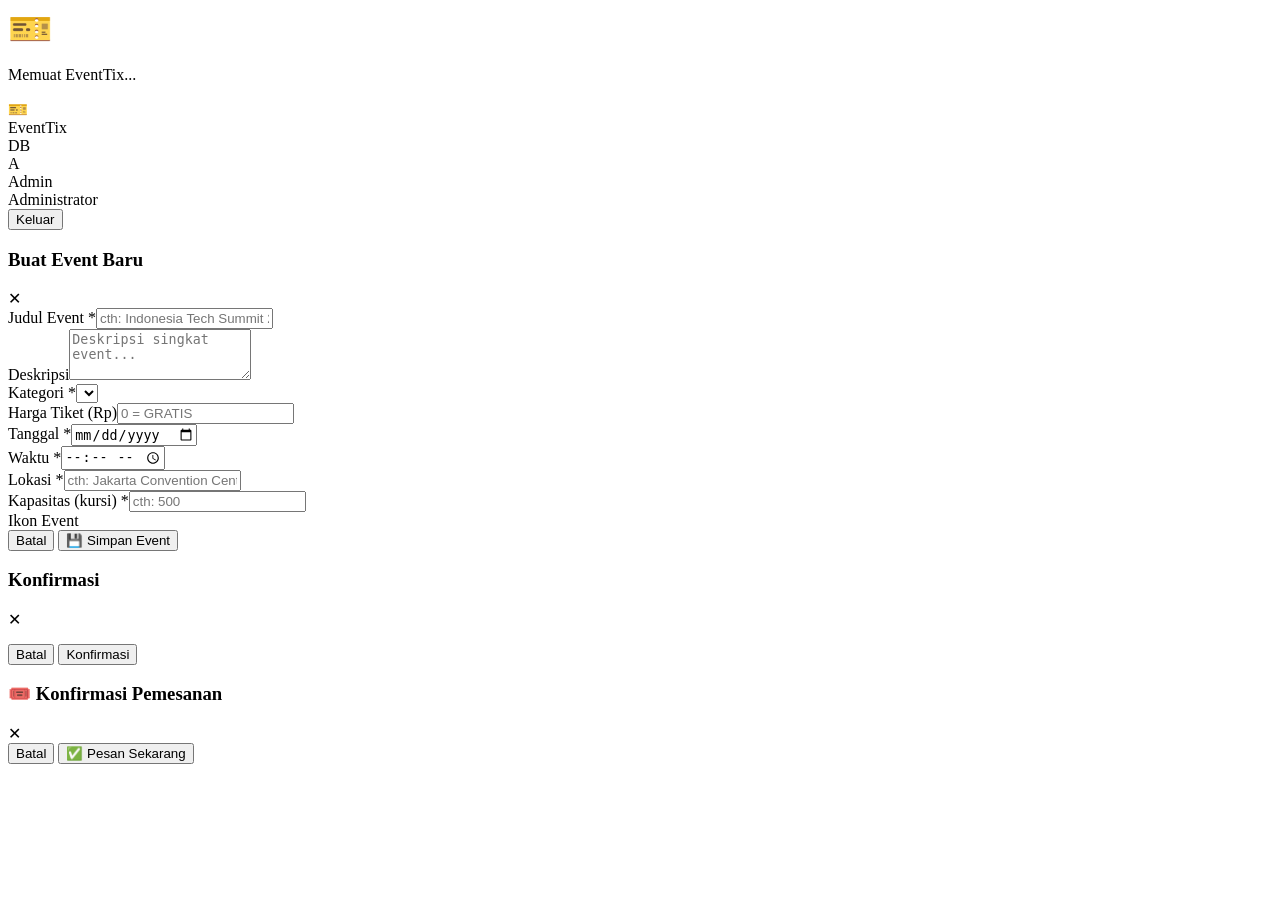
==== index.html @ 8a9ab3f5 "Add files via upload" ====
<!DOCTYPE html>
<html lang="id">
<head>
  <meta charset="UTF-8" />
  <meta name="viewport" content="width=device-width, initial-scale=1.0" />
  <title>EventTix — Sistem Ticketing &amp; Event | AMIKOM Yogyakarta</title>
  <meta name="description" content="Sistem informasi ticketing dan manajemen event berbasis web. Dikembangkan sebagai tugas akhir pemrograman web Universitas AMIKOM Yogyakarta." />
  <meta name="keywords" content="ticketing, event, booking, AMIKOM, web programming" />
  <link rel="preconnect" href="https://fonts.googleapis.com" />
  <link href="https://fonts.googleapis.com/css2?family=Inter:wght@300;400;500;600;700;800;900&display=swap" rel="stylesheet" />
  <link rel="stylesheet" href="/static/css/style.css" />
</head>
<body>

<!-- Loading -->
<div id="loader">
  <div style="font-size:36px;">🎫</div>
  <div class="spin"></div>
  <p>Memuat EventTix...</p>
</div>

<!-- BG -->
<div class="orb orb-1"></div>
<div class="orb orb-2"></div>
<div class="orb orb-3"></div>

<!-- Toasts -->
<div id="toasts"></div>

<!-- ============================================================
     AUTH VIEW
============================================================ -->
<div class="view" id="v-auth" style="min-height:100vh;display:none;">
  <div style="display:flex;align-items:center;justify-content:center;min-height:100vh;padding:24px;">
    <div class="auth-wrap">
      <div class="auth-logo">
        <div class="auth-logo-icon">🎫</div>
        <h1>EventTix</h1>
        <p>Sistem Ticketing &amp; Manajemen Event</p>
        <p style="margin-top:6px;font-size:11px;color:var(--text-3);">Universitas AMIKOM Yogyakarta · Pemrograman Web</p>
      </div>
      <div class="auth-tabs">
        <div class="auth-tab on" id="tab-login" onclick="switchTab('login')">Masuk</div>
        <div class="auth-tab" id="tab-register" onclick="switchTab('register')">Daftar</div>
      </div>

      <!-- LOGIN -->
      <div id="f-login">
        <div class="fg"><label>Email</label><input type="email" class="fc" id="l-email" placeholder="contoh@email.com" /></div>
        <div class="fg"><label>Password</label><input type="password" class="fc" id="l-pw" placeholder="••••••••" onkeydown="if(event.key==='Enter')doLogin()" /></div>
        <button class="btn btn-pr btn-w btn-lg mt-14" onclick="doLogin()">Masuk ke Akun</button>
        <div class="divider"></div>
        <div class="auth-hint">
          Admin: <strong>admin@eventtix.com</strong> / <strong>admin123</strong><br/>
          User : <em>budi@mail.com</em> / <em>user123</em>
        </div>
      </div>

      <!-- REGISTER -->
      <div id="f-reg" style="display:none;">
        <div class="fg"><label>Nama Lengkap *</label><input type="text" class="fc" id="r-name" placeholder="Nama Lengkap Anda" /></div>
        <div class="fg"><label>Email *</label><input type="email" class="fc" id="r-email" placeholder="contoh@email.com" /></div>
        <div class="fg"><label>Password * (min. 6 karakter)</label><input type="password" class="fc" id="r-pw" placeholder="Minimal 6 karakter" /></div>
        <div class="fg"><label>Daftar Sebagai</label>
          <select class="fc" id="r-role"><option value="user">Peserta / User</option><option value="admin">Penyelenggara / Admin</option></select>
        </div>
        <button class="btn btn-pr btn-w btn-lg mt-14" onclick="doRegister()">Buat Akun Sekarang</button>
      </div>
    </div>
  </div>
</div>

<!-- ============================================================
     APP VIEW
============================================================ -->
<div class="view" id="v-app">

  <!-- NAVBAR -->
  <nav class="navbar">
    <div class="nb-brand" onclick="goHome()">
      <div class="lm">🎫</div>
      <span>EventTix</span>
    </div>

    <!-- Admin Nav -->
    <div class="nb-nav" id="nav-admin" style="display:none;">
      <div class="ni" onclick="nav('dashboard')" id="ni-dashboard">📊 Dashboard</div>
      <div class="ni" onclick="nav('events')"    id="ni-events">🗓️ Event</div>
      <div class="ni" onclick="nav('report')"    id="ni-report">📋 Laporan</div>
      <div class="ni" onclick="nav('docs')"      id="ni-docs">📖 Dokumentasi</div>
    </div>

    <!-- User Nav -->
    <div class="nb-nav" id="nav-user" style="display:none;">
      <div class="ni" onclick="nav('discover')"   id="ni-discover">🔍 Jelajahi</div>
      <div class="ni" onclick="nav('mytickets')"  id="ni-mytickets">🎟️ Tiket Saya</div>
      <div class="ni" onclick="nav('docs')"       id="ni-docs-u">📖 Fitur</div>
    </div>

    <div class="nb-right">
      <div class="db-status" id="db-status-badge"><div class="db-dot" id="db-dot"></div><span id="db-label">DB</span></div>
      <div class="ubadge">
        <div class="uav" id="uav">A</div>
        <div><div class="uname" id="uname">Admin</div><div class="urole" id="urole">Administrator</div></div>
      </div>
      <button class="btn btn-sc btn-sm" onclick="doLogout()">Keluar</button>
    </div>
  </nav>

  <!-- CONTENT AREA -->
  <div class="content">

    <!-- ======================== ADMIN DASHBOARD ======================== -->
    <section id="s-dashboard" style="display:none;">
      <div class="ph"><h2>Dashboard Admin 📊</h2><p>Ringkasan aktivitas dan statistik platform EventTix</p></div>
      <div class="stats" id="adm-stats"></div>
      <div style="display:grid;grid-template-columns:1fr 1fr;gap:18px;" id="admin-dash-grid">
        <div class="card">
          <div class="card-hd"><h3>📅 Event Terbaru</h3></div>
          <div class="tw"><table id="t-rev"><thead><tr><th>Event</th><th>Tanggal</th><th>Terisi</th><th>Status</th></tr></thead><tbody></tbody></table></div>
        </div>
        <div class="card">
          <div class="card-hd"><h3>🎟️ Booking Terbaru</h3></div>
          <div class="tw"><table id="t-rbk"><thead><tr><th>Peserta</th><th>Event</th><th>Kode</th><th>Status</th></tr></thead><tbody></tbody></table></div>
        </div>
      </div>
    </section>

    <!-- ======================== ADMIN EVENT MANAGE ======================== -->
    <section id="s-events" style="display:none;">
      <div class="ph-row">
        <div class="ph" style="margin-bottom:0;"><h2>Manajemen Event 🗓️</h2><p>CRUD event lengkap: buat, edit, hapus, dan pantau kapasitas</p></div>
        <button class="btn btn-pr" onclick="openEvModal()">➕ Buat Event Baru</button>
      </div>
      <div class="divider mt-20"></div>
      <div class="frow">
        <div class="sw"><span class="si">🔍</span><input type="text" placeholder="Cari event..." id="adm-q" oninput="renderAdmEvs()" /></div>
        <select class="fs" id="adm-cat" onchange="renderAdmEvs()"><option value="">Semua Kategori</option></select>
      </div>
      <div class="card">
        <div class="tw"><table id="t-adev"><thead><tr><th>Event</th><th>Kategori</th><th>Tanggal</th><th>Lokasi</th><th>Kapasitas</th><th>Harga</th><th>Booked</th><th>Aksi</th></tr></thead><tbody></tbody></table></div>
      </div>
    </section>

    <!-- ======================== ADMIN REPORT ======================== -->
    <section id="s-report" style="display:none;">
      <div class="ph"><h2>Laporan Peserta 📋</h2><p>Statistik dan daftar peserta lengkap per event</p></div>
      <div class="frow">
        <select class="fs" id="rpt-ev" onchange="renderReport()" style="min-width:280px;"><option value="">— Pilih Event —</option></select>
      </div>
      <div id="rpt-content">
        <div class="empty"><div class="ei">📋</div><h3>Pilih Event</h3><p>Pilih event dari dropdown di atas untuk melihat laporan peserta.</p></div>
      </div>
    </section>

    <!-- ======================== USER DISCOVER ======================== -->
    <section id="s-discover" style="display:none;">
      <div class="hero">
        <h2>Temukan Event Favoritmu 🎉</h2>
        <p>Jelajahi ratusan event menarik dan pesan tiket dengan mudah</p>
        <div class="hero-chips">
          <span class="hero-chip">💻 Teknologi</span>
          <span class="hero-chip">🎵 Musik</span>
          <span class="hero-chip">🏃 Olahraga</span>
          <span class="hero-chip">🎨 Seni</span>
          <span class="hero-chip">💼 Bisnis</span>
          <span class="hero-chip">📚 Edukasi</span>
        </div>
      </div>
      <div class="frow">
        <div class="sw"><span class="si">🔍</span><input type="text" placeholder="Cari event, lokasi, kategori..." id="usr-q" oninput="renderUsrEvs()" /></div>
        <select class="fs" id="usr-cat"   onchange="renderUsrEvs()"><option value="">Semua Kategori</option></select>
        <select class="fs" id="usr-date"  onchange="renderUsrEvs()">
          <option value="">Semua Waktu</option>
          <option value="today">Hari Ini</option>
          <option value="week">Minggu Ini</option>
          <option value="month">Bulan Ini</option>
        </select>
        <select class="fs" id="usr-avl" onchange="renderUsrEvs()">
          <option value="">Semua Status</option>
          <option value="available">Masih Tersedia</option>
          <option value="full">Penuh / Habis</option>
        </select>
      </div>
      <div class="ev-grid" id="usr-ev-grid"></div>
    </section>

    <!-- ======================== MY TICKETS ======================== -->
    <section id="s-mytickets" style="display:none;">
      <div class="ph"><h2>Tiket Saya 🎟️</h2><p>Riwayat semua tiket yang pernah Anda pesan</p></div>
      <div class="frow">
        <div class="chip-row" id="tk-chips">
          <div class="chip on" data-s="all"       onclick="filterTk(this)">Semua</div>
          <div class="chip"    data-s="active"    onclick="filterTk(this)">✅ Aktif</div>
          <div class="chip"    data-s="used"      onclick="filterTk(this)">☑️ Digunakan</div>
          <div class="chip"    data-s="cancelled" onclick="filterTk(this)">❌ Dibatalkan</div>
        </div>
      </div>
      <div id="tk-list" style="display:flex;flex-direction:column;gap:14px;"></div>
    </section>

    <!-- ======================== EVENT DETAIL ======================== -->
    <section id="s-evdet" style="display:none;"></section>

    <!-- ======================== TICKET DETAIL ======================== -->
    <section id="s-tkdet" style="display:none;"></section>

    <!-- ======================== DOKUMENTASI FITUR ======================== -->
    <section id="s-docs" style="display:none;">
      <div class="ph">
        <h2>Dokumentasi Fitur 📖</h2>
        <p>EventTix mengimplementasikan 8 fitur utama sistem ticketing &amp; event berbasis web</p>
      </div>
      <!-- Feature cards rendered by JS -->
      <div id="docs-content"></div>
    </section>

  </div>
</div>

<!-- ============================================================
     MODALS
============================================================ -->

<!-- Event Modal (Admin CRUD) -->
<div class="mo" id="mo-ev">
  <div class="mo-box" style="max-width:660px;">
    <div class="mo-hd"><h3 id="mo-ev-title">Buat Event Baru</h3><div class="mo-cl" onclick="closeMo('mo-ev')">✕</div></div>
    <div class="mo-bd">
      <input type="hidden" id="ev-id" />
      <div class="fg"><label>Judul Event *</label><input type="text" class="fc" id="ev-title" placeholder="cth: Indonesia Tech Summit 2025" /></div>
      <div class="fg"><label>Deskripsi</label><textarea class="fc" id="ev-desc" rows="3" placeholder="Deskripsi singkat event..."></textarea></div>
      <div class="form-2col">
        <div class="fg"><label>Kategori *</label><select class="fc" id="ev-cat"></select></div>
        <div class="fg"><label>Harga Tiket (Rp)</label><input type="number" class="fc" id="ev-price" placeholder="0 = GRATIS" min="0" /></div>
      </div>
      <div class="form-2col">
        <div class="fg"><label>Tanggal *</label><input type="date" class="fc" id="ev-date" /></div>
        <div class="fg"><label>Waktu *</label><input type="time" class="fc" id="ev-time" /></div>
      </div>
      <div class="fg"><label>Lokasi *</label><input type="text" class="fc" id="ev-loc" placeholder="cth: Jakarta Convention Center" /></div>
      <div class="fg"><label>Kapasitas (kursi) *</label><input type="number" class="fc" id="ev-cap" placeholder="cth: 500" min="1" /></div>
      <div class="fg"><label>Ikon Event</label><div class="ipk" id="ipk"></div></div>
    </div>
    <div class="mo-ft">
      <button class="btn btn-sc" onclick="closeMo('mo-ev')">Batal</button>
      <button class="btn btn-pr" onclick="saveEv()">💾 Simpan Event</button>
    </div>
  </div>
</div>

<!-- Confirm Modal -->
<div class="mo" id="mo-confirm">
  <div class="mo-box" style="max-width:430px;">
    <div class="mo-hd"><h3 id="cf-title">Konfirmasi</h3><div class="mo-cl" onclick="closeMo('mo-confirm')">✕</div></div>
    <div class="mo-bd"><p id="cf-msg" style="color:var(--text-2);font-size:14.5px;line-height:1.7;"></p></div>
    <div class="mo-ft">
      <button class="btn btn-sc" onclick="closeMo('mo-confirm')">Batal</button>
      <button class="btn btn-rm" id="cf-btn">Konfirmasi</button>
    </div>
  </div>
</div>

<!-- Booking Modal -->
<div class="mo" id="mo-book">
  <div class="mo-box" style="max-width:500px;">
    <div class="mo-hd"><h3>🎟️ Konfirmasi Pemesanan</h3><div class="mo-cl" onclick="closeMo('mo-book')">✕</div></div>
    <div class="mo-bd" id="book-body"></div>
    <div class="mo-ft">
      <button class="btn btn-sc" onclick="closeMo('mo-book')">Batal</button>
      <button class="btn btn-ok btn-lg" onclick="confirmBook()">✅ Pesan Sekarang</button>
    </div>
  </div>
</div>

<script src="/static/js/app.js"></script>
</body>
</html>
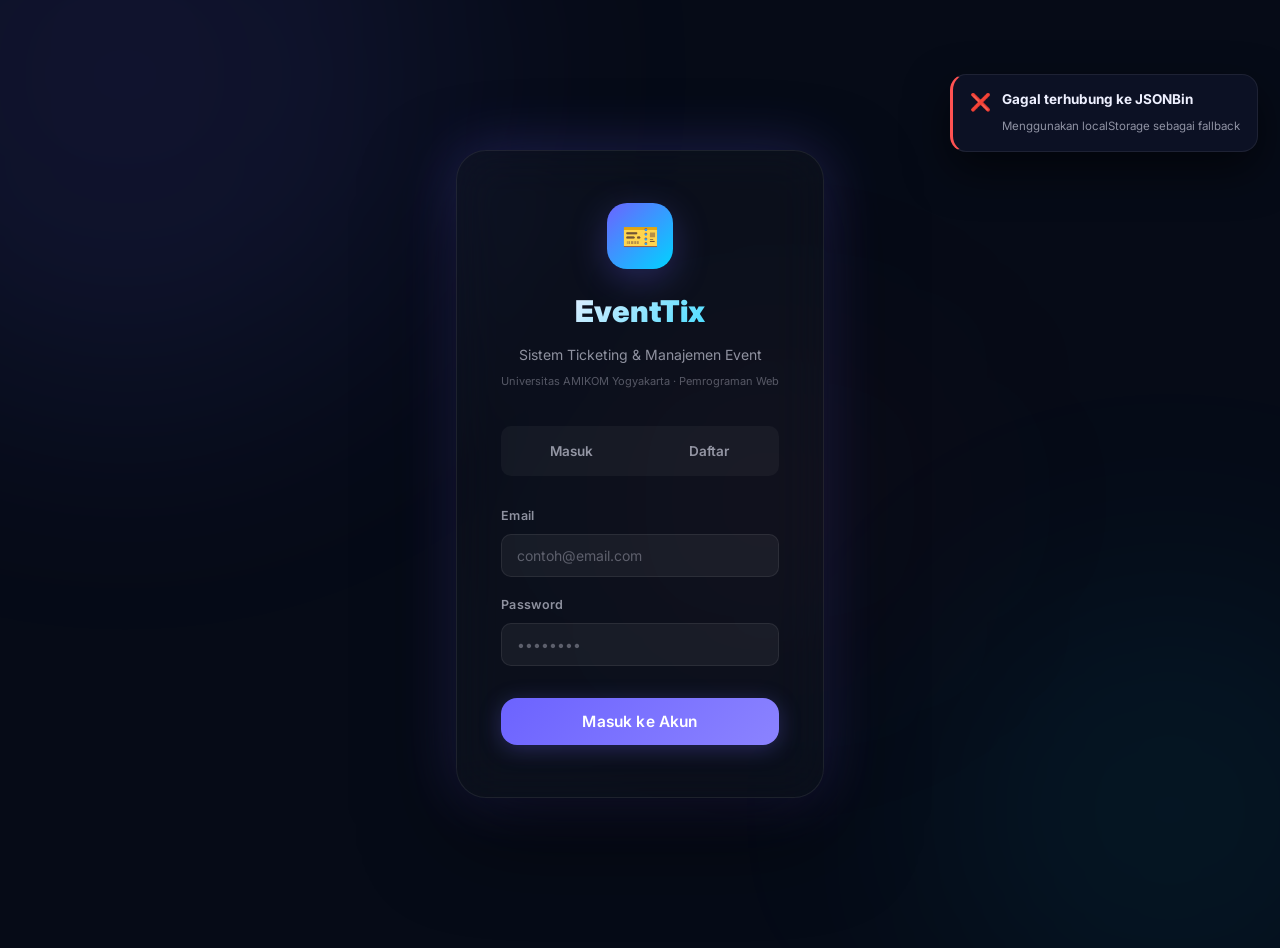
==== commit 2d3384a7: "Add files via upload" ====
--- a/index.html
+++ b/index.html
@@ -49,11 +49,7 @@
         <div class="fg"><label>Email</label><input type="email" class="fc" id="l-email" placeholder="contoh@email.com" /></div>
         <div class="fg"><label>Password</label><input type="password" class="fc" id="l-pw" placeholder="••••••••" onkeydown="if(event.key==='Enter')doLogin()" /></div>
         <button class="btn btn-pr btn-w btn-lg mt-14" onclick="doLogin()">Masuk ke Akun</button>
-        <div class="divider"></div>
-        <div class="auth-hint">
-          Admin: <strong>admin@eventtix.com</strong> / <strong>admin123</strong><br/>
-          User : <em>budi@mail.com</em> / <em>user123</em>
-        </div>
+
       </div>
 
       <!-- REGISTER -->
--- a/static/css/style.css
+++ b/static/css/style.css
@@ -0,0 +1,480 @@
+/* =========================================
+   DESIGN SYSTEM — EventTix
+   Universitas AMIKOM Yogyakarta
+   Mata Kuliah: Pemrograman Web
+========================================= */
+:root {
+  --bg-primary:    #060b17;
+  --bg-secondary:  #0c1124;
+  --bg-card:       rgba(255,255,255,0.035);
+  --bg-card-hover: rgba(255,255,255,0.065);
+  --border:        rgba(255,255,255,0.075);
+  --border-focus:  rgba(108,99,255,0.55);
+  --accent:        #6c63ff;
+  --accent-light:  #8b83ff;
+  --accent-2:      #00d4ff;
+  --glow:          rgba(108,99,255,0.28);
+  --text-1:        #eef0ff;
+  --text-2:        rgba(238,240,255,0.58);
+  --text-3:        rgba(238,240,255,0.32);
+  --green:         #00e676;
+  --yellow:        #ffab40;
+  --red:           #ff5252;
+  --blue:          #40c4ff;
+  --r-xs:  6px;
+  --r-sm:  10px;
+  --r-md:  16px;
+  --r-lg:  22px;
+  --r-xl:  30px;
+  --ease:  cubic-bezier(0.4,0,0.2,1);
+  --t:     0.22s;
+}
+
+*, *::before, *::after { box-sizing: border-box; margin: 0; padding: 0; }
+html { scroll-behavior: smooth; font-size: 16px; }
+body {
+  font-family: 'Inter', system-ui, sans-serif;
+  background: var(--bg-primary);
+  color: var(--text-1);
+  min-height: 100vh;
+  overflow-x: hidden;
+  line-height: 1.65;
+}
+button  { cursor: pointer; font-family: inherit; border: none; outline: none; }
+input, textarea, select { font-family: inherit; outline: none; border: none; background: none; color: inherit; }
+ul  { list-style: none; }
+img { display: block; max-width: 100%; }
+::-webkit-scrollbar { width: 5px; }
+::-webkit-scrollbar-track { background: transparent; }
+::-webkit-scrollbar-thumb { background: var(--accent); border-radius: 3px; }
+
+/* ===== BG GLOW ===== */
+.orb { position: fixed; border-radius: 50%; filter: blur(130px); pointer-events: none; z-index: 0; animation: drift 9s ease-in-out infinite; }
+.orb-1 { width: 650px; height: 650px; background: rgba(108,99,255,0.1); top: -250px; left: -200px; }
+.orb-2 { width: 420px; height: 420px; background: rgba(0,212,255,0.07); bottom: -120px; right: -100px; animation-delay:-5s; }
+.orb-3 { width: 280px; height: 280px; background: rgba(255,107,107,0.05); top:40%; left:50%; animation-delay:-2.5s; }
+@keyframes drift { 0%,100%{transform:translate(0,0)scale(1);} 50%{transform:translate(20px,-30px)scale(1.06);} }
+
+/* ===== VIEW SYSTEM ===== */
+.view { display: none; min-height: 100vh; position: relative; z-index: 1; }
+.view.active { display: block; animation: fadeUp .32s var(--ease); }
+@keyframes fadeUp { from{opacity:0;transform:translateY(14px);} to{opacity:1;transform:translateY(0);} }
+
+/* ========================================
+   AUTH
+======================================== */
+#v-auth { display:flex; align-items:center; justify-content:center; padding:24px; }
+.auth-wrap {
+  width: 100%; max-width: 460px;
+  background: rgba(255,255,255,0.025);
+  backdrop-filter: blur(24px);
+  border: 1px solid var(--border);
+  border-radius: var(--r-xl);
+  padding: 52px 44px;
+  box-shadow: 0 36px 90px rgba(0,0,0,0.55), 0 0 60px var(--glow);
+}
+.auth-logo { text-align:center; margin-bottom:36px; }
+.auth-logo-icon {
+  width: 66px; height: 66px;
+  background: linear-gradient(135deg, var(--accent), var(--accent-2));
+  border-radius: 20px; display:flex; align-items:center; justify-content:center;
+  margin: 0 auto 18px; font-size: 30px;
+  box-shadow: 0 10px 36px var(--glow);
+}
+.auth-logo h1 {
+  font-size: 30px; font-weight: 900;
+  background: linear-gradient(135deg, var(--text-1) 20%, var(--accent-2));
+  -webkit-background-clip: text; -webkit-text-fill-color: transparent; background-clip: text;
+}
+.auth-logo p { color: var(--text-2); font-size: 14px; margin-top: 6px; }
+.auth-tabs { display:flex; background:rgba(255,255,255,0.04); border-radius:var(--r-sm); padding:4px; margin-bottom:30px; gap:4px; }
+.auth-tab {
+  flex:1; padding:10px; text-align:center; font-size:13.5px; font-weight:600;
+  border-radius: 7px; color: var(--text-2); cursor:pointer; transition: var(--t) var(--ease);
+}
+.auth-tab.active { background: var(--accent); color: white; box-shadow: 0 4px 18px var(--glow); }
+.auth-hint { font-size:12px; color:var(--text-3); text-align:center; line-height:1.7; }
+.auth-hint strong { color: var(--accent); }
+.auth-hint em { color: var(--accent-2); font-style:normal; }
+
+/* ========================================
+   FORM CONTROLS
+======================================== */
+.fg { margin-bottom: 18px; }
+.fg label { display:block; font-size:12.5px; font-weight:600; color:var(--text-2); margin-bottom:7px; letter-spacing:.025em; }
+.fc {
+  width:100%; padding:12px 15px; font-size:14px;
+  background:rgba(255,255,255,0.05); border:1px solid var(--border);
+  border-radius: var(--r-sm); transition: var(--t) var(--ease);
+  color: var(--text-1);
+}
+.fc:focus { border-color:var(--border-focus); background:rgba(108,99,255,0.07); box-shadow:0 0 0 3px rgba(108,99,255,0.13); }
+.fc::placeholder { color:var(--text-3); }
+select.fc option { background:#161a2e; }
+textarea.fc { resize:vertical; min-height:82px; }
+.form-2col { display:grid; grid-template-columns:1fr 1fr; gap:16px; }
+
+/* ========================================
+   BUTTONS
+======================================== */
+.btn {
+  display:inline-flex; align-items:center; justify-content:center; gap:7px;
+  padding:11px 22px; border-radius:var(--r-sm); font-size:13.5px; font-weight:600;
+  transition: var(--t) var(--ease); cursor:pointer; position:relative; overflow:hidden;
+  letter-spacing:.01em;
+}
+.btn::after { content:''; position:absolute; inset:0; background:rgba(255,255,255,0.09); opacity:0; transition:opacity var(--t); }
+.btn:hover::after { opacity:1; }
+.btn:active { transform:scale(.97); }
+.btn-pr { background:linear-gradient(135deg,var(--accent),var(--accent-light)); color:#fff; box-shadow:0 4px 22px var(--glow); }
+.btn-pr:hover { transform:translateY(-2px); box-shadow:0 8px 30px var(--glow); }
+.btn-sc { background:rgba(255,255,255,0.07); color:var(--text-1); border:1px solid var(--border); }
+.btn-sc:hover { background:rgba(255,255,255,0.12); border-color:var(--border-focus); }
+.btn-ok { background:linear-gradient(135deg,#00b248,#00e676); color:#001a09; box-shadow:0 4px 18px rgba(0,210,80,.3); }
+.btn-ok:hover { transform:translateY(-2px); }
+.btn-rm { background:linear-gradient(135deg,#b71c1c,var(--red)); color:#fff; box-shadow:0 4px 16px rgba(255,82,82,.3); }
+.btn-rm:hover { transform:translateY(-2px); }
+.btn-in { background:linear-gradient(135deg,#01579b,var(--blue)); color:#fff; }
+.btn-yw { background:linear-gradient(135deg,#e65100,var(--yellow)); color:#fff; }
+.btn-sm { padding:7px 14px; font-size:12px; border-radius:7px; }
+.btn-lg { padding:14px 30px; font-size:15.5px; border-radius:var(--r-md); }
+.btn-w { width:100%; }
+.btn:disabled { opacity:.38; cursor:not-allowed; transform:none!important; }
+
+/* ========================================
+   NAVBAR
+======================================== */
+.navbar {
+  position:sticky; top:0; z-index:200;
+  background:rgba(6,11,23,0.88); backdrop-filter:blur(26px);
+  border-bottom:1px solid var(--border);
+  height:62px; padding:0 24px;
+  display:flex; align-items:center; justify-content:space-between;
+}
+.nb-brand { display:flex; align-items:center; gap:11px; cursor:pointer; }
+.nb-brand .lm {
+  width:36px; height:36px; border-radius:10px;
+  background:linear-gradient(135deg,var(--accent),var(--accent-2));
+  display:flex; align-items:center; justify-content:center; font-size:17px;
+  box-shadow:0 4px 16px var(--glow);
+}
+.nb-brand span { font-size:17px; font-weight:800; }
+.nb-nav { display:flex; align-items:center; gap:4px; }
+.ni {
+  padding:7px 13px; border-radius:8px; font-size:13px; font-weight:500;
+  color:var(--text-2); cursor:pointer; transition:var(--t) var(--ease);
+  display:flex; align-items:center; gap:6px;
+}
+.ni:hover { background:rgba(255,255,255,0.07); color:var(--text-1); }
+.ni.on { background:rgba(108,99,255,0.14); color:var(--accent); }
+.nb-right { display:flex; align-items:center; gap:10px; }
+.ubadge {
+  display:flex; align-items:center; gap:9px;
+  background:rgba(255,255,255,0.05); border:1px solid var(--border);
+  border-radius:100px; padding:5px 15px 5px 5px;
+}
+.uav {
+  width:30px; height:30px; border-radius:50%;
+  background:linear-gradient(135deg,var(--accent),var(--accent-2));
+  display:flex; align-items:center; justify-content:center; font-size:13px; font-weight:700;
+}
+.ubadge .uname { font-size:13px; font-weight:600; }
+.ubadge .urole { font-size:11px; color:var(--text-3); }
+
+/* ========================================
+   LAYOUT
+======================================== */
+.content { padding:30px 24px; max-width:1300px; margin:0 auto; }
+.ph { margin-bottom:28px; }
+.ph h2 {
+  font-size:26px; font-weight:800;
+  background:linear-gradient(135deg,var(--text-1),var(--accent-2));
+  -webkit-background-clip:text; -webkit-text-fill-color:transparent; background-clip:text;
+}
+.ph p { color:var(--text-2); margin-top:5px; font-size:14.5px; }
+.ph-row { display:flex; align-items:flex-end; justify-content:space-between; flex-wrap:wrap; gap:14px; }
+.divider { height:1px; background:var(--border); margin:18px 0; }
+.mt-14 { margin-top:14px; }
+.mt-20 { margin-top:20px; }
+.mt-28 { margin-top:28px; }
+.gap-8  { gap:8px; }
+.gap-12 { gap:12px; }
+.flex   { display:flex; }
+.items-center { align-items:center; }
+
+/* ========================================
+   STATS
+======================================== */
+.stats { display:grid; grid-template-columns:repeat(auto-fit,minmax(170px,1fr)); gap:14px; margin-bottom:28px; }
+.sc {
+  background:var(--bg-card); backdrop-filter:blur(12px);
+  border:1px solid var(--border); border-radius:var(--r-lg);
+  padding:22px; position:relative; overflow:hidden; transition:var(--t) var(--ease);
+}
+.sc::before { content:''; position:absolute; top:0; left:0; right:0; height:2px; background:linear-gradient(90deg,var(--accent),var(--accent-2)); }
+.sc:hover { border-color:var(--border-focus); background:var(--bg-card-hover); transform:translateY(-3px); }
+.sc-icon { font-size:26px; margin-bottom:10px; }
+.sc-val  { font-size:30px; font-weight:800; }
+.sc-lbl  { font-size:12.5px; color:var(--text-2); margin-top:3px; }
+
+/* ========================================
+   CARDS
+======================================== */
+.card {
+  background:var(--bg-card); backdrop-filter:blur(12px);
+  border:1px solid var(--border); border-radius:var(--r-lg); overflow:hidden;
+  transition:var(--t) var(--ease);
+}
+.card:hover { border-color:rgba(108,99,255,0.25); }
+.card-hd { padding:18px 22px; border-bottom:1px solid var(--border); display:flex; align-items:center; justify-content:space-between; }
+.card-hd h3 { font-size:15px; font-weight:700; }
+.card-bd { padding:22px; }
+
+/* ========================================
+   EVENT GRID
+======================================== */
+.ev-grid { display:grid; grid-template-columns:repeat(auto-fill,minmax(295px,1fr)); gap:18px; }
+.ev-card {
+  background:var(--bg-card); border:1px solid var(--border);
+  border-radius:var(--r-lg); overflow:hidden; cursor:pointer;
+  transition:var(--t) var(--ease);
+}
+.ev-card:hover { border-color:var(--border-focus); transform:translateY(-4px); box-shadow:0 22px 50px rgba(0,0,0,.45),0 0 0 1px var(--border-focus); }
+.ev-banner {
+  height:136px; display:flex; align-items:center; justify-content:center;
+  font-size:50px; position:relative;
+}
+.ev-badge-booked { position:absolute; top:11px; right:11px; z-index:2; background:var(--green); color:#001a09; padding:3px 9px; border-radius:100px; font-size:10.5px; font-weight:700; }
+.ev-body  { padding:16px 18px; }
+.ev-cat   { display:inline-flex; align-items:center; gap:5px; font-size:10.5px; font-weight:700; text-transform:uppercase; letter-spacing:.06em; padding:3px 9px; border-radius:100px; margin-bottom:9px; }
+.ev-card h3 { font-size:16px; font-weight:700; margin-bottom:9px; line-height:1.4; }
+.ev-meta  { display:flex; flex-direction:column; gap:5px; margin-bottom:13px; }
+.ev-mi    { display:flex; align-items:center; gap:7px; font-size:12.5px; color:var(--text-2); }
+.ev-foot  { display:flex; align-items:center; justify-content:space-between; padding-top:12px; border-top:1px solid var(--border); }
+.cap-bar  { flex:1; margin-right:10px; }
+.cap-track { height:4px; background:rgba(255,255,255,0.08); border-radius:2px; overflow:hidden; }
+.cap-fill  { height:100%; border-radius:2px; }
+.cap-txt   { font-size:10.5px; color:var(--text-3); margin-top:4px; }
+
+/* ========================================
+   BADGES
+======================================== */
+.badge { display:inline-flex; align-items:center; gap:4px; padding:3px 9px; border-radius:100px; font-size:11px; font-weight:700; }
+.b-ok  { background:rgba(0,230,118,.11); color:var(--green); }
+.b-rm  { background:rgba(255,82,82,.11);  color:var(--red); }
+.b-yw  { background:rgba(255,171,64,.11); color:var(--yellow); }
+.b-in  { background:rgba(64,196,255,.11); color:var(--blue); }
+.b-mu  { background:rgba(255,255,255,.06); color:var(--text-3); }
+.b-ac  { background:rgba(108,99,255,.14); color:var(--accent); }
+
+/* ========================================
+   TABLE
+======================================== */
+.tw { overflow-x:auto; }
+table  { width:100%; border-collapse:collapse; }
+thead th { padding:11px 15px; text-align:left; font-size:10.5px; font-weight:700; text-transform:uppercase; letter-spacing:.06em; color:var(--text-3); border-bottom:1px solid var(--border); white-space:nowrap; }
+tbody td { padding:13px 15px; font-size:13.5px; border-bottom:1px solid rgba(255,255,255,0.035); vertical-align:middle; }
+tbody tr:hover td { background:rgba(255,255,255,0.02); }
+tbody tr:last-child td { border-bottom:none; }
+
+/* ========================================
+   MODAL
+======================================== */
+.mo {
+  position:fixed; inset:0; background:rgba(0,0,0,.78); backdrop-filter:blur(10px);
+  z-index:500; display:flex; align-items:center; justify-content:center;
+  padding:24px; opacity:0; pointer-events:none; transition:opacity .22s;
+}
+.mo.on { opacity:1; pointer-events:all; }
+.mo-box {
+  background:var(--bg-secondary); border:1px solid var(--border); border-radius:var(--r-xl);
+  width:100%; max-width:580px; max-height:90vh; overflow-y:auto;
+  transform:scale(.94) translateY(22px);
+  transition:transform .3s cubic-bezier(.34,1.56,.64,1);
+  box-shadow:0 44px 110px rgba(0,0,0,.65),0 0 50px var(--glow);
+}
+.mo.on .mo-box { transform:scale(1) translateY(0); }
+.mo-hd { padding:22px 26px; border-bottom:1px solid var(--border); display:flex; align-items:center; justify-content:space-between; }
+.mo-hd h3 { font-size:17px; font-weight:700; }
+.mo-cl { width:30px; height:30px; border-radius:7px; background:rgba(255,255,255,0.06); display:flex; align-items:center; justify-content:center; cursor:pointer; font-size:17px; transition:var(--t); color:var(--text-2); }
+.mo-cl:hover { background:rgba(255,82,82,.15); color:var(--red); }
+.mo-bd { padding:26px; }
+.mo-ft { padding:18px 26px; border-top:1px solid var(--border); display:flex; gap:10px; justify-content:flex-end; }
+
+/* ========================================
+   FILTER / SEARCH
+======================================== */
+.frow { display:flex; gap:10px; flex-wrap:wrap; margin-bottom:22px; align-items:center; }
+.sw { position:relative; flex:1; min-width:220px; }
+.sw .si { position:absolute; left:13px; top:50%; transform:translateY(-50%); color:var(--text-3); font-size:15px; }
+.sw input { width:100%; padding:10px 15px 10px 40px; border-radius:var(--r-sm); background:rgba(255,255,255,0.05); border:1px solid var(--border); font-size:13.5px; color:var(--text-1); transition:var(--t); }
+.sw input:focus { border-color:var(--border-focus); background:rgba(108,99,255,0.07); }
+.fs { padding:10px 15px; border-radius:var(--r-sm); background:rgba(255,255,255,0.05); border:1px solid var(--border); font-size:13px; color:var(--text-1); cursor:pointer; transition:var(--t); }
+.fs:focus { border-color:var(--border-focus); }
+select.fs option { background:#161a2e; }
+
+/* ========================================
+   TICKET CARD
+======================================== */
+.tk-card { background:var(--bg-card); border:1px solid var(--border); border-radius:var(--r-lg); overflow:hidden; display:flex; transition:var(--t); }
+.tk-card:hover { border-color:rgba(108,99,255,.3); }
+.tk-side { width:7px; flex-shrink:0; background:linear-gradient(180deg,var(--accent),var(--accent-2)); }
+.tk-side.cancelled { background:var(--red); }
+.tk-side.used      { background:var(--text-3); }
+.tk-body { padding:18px; flex:1; display:flex; gap:18px; align-items:center; flex-wrap:wrap; }
+.tk-qr { width:72px; height:72px; flex-shrink:0; background:white; border-radius:9px; padding:5px; display:grid; grid-template-columns:repeat(8,1fr); gap:1px; }
+.tk-info { flex:1; min-width:160px; }
+.tk-ev-name { font-size:15px; font-weight:700; margin-bottom:5px; }
+.tk-meta { display:flex; flex-wrap:wrap; gap:9px; margin-bottom:7px; }
+.tk-mi { display:flex; align-items:center; gap:4px; font-size:11.5px; color:var(--text-2); }
+.tk-code { font-family:'Courier New',monospace; font-size:15px; font-weight:800; color:var(--accent-2); letter-spacing:.1em; }
+.tk-actions { display:flex; flex-direction:column; gap:7px; align-items:flex-end; }
+
+/* ========================================
+   CHIP
+======================================== */
+.chip-row { display:flex; flex-wrap:wrap; gap:7px; }
+.chip { padding:6px 13px; border-radius:100px; font-size:12px; font-weight:600; cursor:pointer; border:1px solid transparent; transition:var(--t); }
+.chip:not(.on) { background:rgba(255,255,255,0.05); color:var(--text-2); border-color:var(--border); }
+.chip.on { background:rgba(108,99,255,0.18); color:var(--accent); border-color:rgba(108,99,255,.4); }
+
+/* ========================================
+   EMPTY
+======================================== */
+.empty { text-align:center; padding:72px 24px; }
+.empty .ei { font-size:60px; margin-bottom:18px; opacity:.35; }
+.empty h3 { font-size:19px; font-weight:700; color:var(--text-2); margin-bottom:7px; }
+.empty p { color:var(--text-3); font-size:13.5px; }
+
+/* ========================================
+   TOAST
+======================================== */
+#toasts { position:fixed; top:74px; right:22px; z-index:9999; display:flex; flex-direction:column; gap:9px; pointer-events:none; }
+.toast {
+  background:var(--bg-secondary); border:1px solid var(--border);
+  border-radius:var(--r-md); padding:13px 17px; min-width:275px;
+  display:flex; align-items:flex-start; gap:11px;
+  box-shadow:0 18px 44px rgba(0,0,0,.55);
+  animation:tin .32s cubic-bezier(.34,1.56,.64,1);
+  pointer-events:all;
+}
+@keyframes tin { from{transform:translateX(90px);opacity:0;} }
+.toast.out { animation:tout .22s ease forwards; }
+@keyframes tout { to{transform:translateX(90px);opacity:0;} }
+.toast.ok { border-left:3px solid var(--green); }
+.toast.er { border-left:3px solid var(--red); }
+.toast.wa { border-left:3px solid var(--yellow); }
+.toast.in { border-left:3px solid var(--blue); }
+.toast-ico { font-size:17px; }
+.toast-txt strong { display:block; font-size:13.5px; margin-bottom:1px; }
+.toast-txt span { font-size:11.5px; color:var(--text-2); }
+
+/* ========================================
+   PROGRESS
+======================================== */
+.pbar { height:9px; background:rgba(255,255,255,.08); border-radius:5px; overflow:hidden; }
+.pfill { height:100%; border-radius:5px; background:linear-gradient(90deg,var(--accent),var(--accent-2)); transition:width .5s; }
+
+/* ========================================
+   REPORT HEADER
+======================================== */
+.rpt-hd {
+  background:linear-gradient(135deg,rgba(108,99,255,.13),rgba(0,212,255,.07));
+  border:1px solid rgba(108,99,255,.18); border-radius:var(--r-lg);
+  padding:22px; margin-bottom:22px; display:flex; align-items:center; gap:18px;
+}
+.rpt-ico { font-size:46px; }
+
+/* ========================================
+   ICON PICKER
+======================================== */
+.ipk { display:flex; flex-wrap:wrap; gap:7px; }
+.ipk-btn {
+  width:38px; height:38px; border-radius:9px; font-size:17px;
+  background:rgba(255,255,255,0.06); display:flex; align-items:center; justify-content:center;
+  cursor:pointer; border:2px solid transparent; transition:var(--t);
+}
+.ipk-btn.on { border-color:var(--accent); background:rgba(108,99,255,.18); transform:scale(1.1); }
+
+/* ========================================
+   DETAIL PAGE
+======================================== */
+.ev-detail-banner {
+  height:200px; border-radius:var(--r-xl); margin-bottom:26px;
+  display:flex; align-items:center; justify-content:center; font-size:78px;
+}
+.det-grid { display:grid; grid-template-columns:1fr 320px; gap:22px; }
+.det-row { display:flex; align-items:center; gap:12px; padding:11px 0; border-bottom:1px solid rgba(255,255,255,.04); font-size:13.5px; }
+.det-ico { font-size:17px; width:34px; text-align:center; }
+.bk-box { background:var(--bg-card); border:1px solid var(--border); border-radius:var(--r-lg); padding:22px; position:sticky; top:84px; }
+
+/* ========================================
+   CHECKIN BUTTON
+======================================== */
+.ci-btn {
+  width:30px; height:30px; border-radius:7px; cursor:pointer;
+  display:flex; align-items:center; justify-content:center; font-size:15px;
+  background:rgba(255,255,255,.06); color:var(--text-3);
+  border:1px solid var(--border); transition:var(--t);
+}
+.ci-btn:hover { background:rgba(0,230,118,.14); color:var(--green); border-color:var(--green); }
+.ci-btn.on { background:rgba(0,230,118,.12); color:var(--green); border-color:rgba(0,230,118,.3); }
+
+/* ========================================
+   LOADING OVERLAY
+======================================== */
+#loader {
+  position:fixed; inset:0; background:var(--bg-primary); z-index:9999;
+  display:flex; flex-direction:column; align-items:center; justify-content:center; gap:18px;
+}
+.spin { width:40px; height:40px; border:3px solid rgba(255,255,255,.08); border-top-color:var(--accent); border-radius:50%; animation:spin .7s linear infinite; }
+@keyframes spin { to{transform:rotate(360deg);} }
+#loader p { color:var(--text-2); font-size:14px; }
+
+/* ========================================
+   DB STATUS INDICATOR
+======================================== */
+.db-status { display:flex; align-items:center; gap:6px; font-size:11px; padding:4px 10px; border-radius:100px; border:1px solid var(--border); }
+.db-dot { width:7px; height:7px; border-radius:50%; }
+.db-dot.ok { background:var(--green); box-shadow:0 0 6px var(--green); animation:pulse 2s infinite; }
+.db-dot.local { background:var(--yellow); }
+.db-dot.offline { background:var(--red); }
+.db-dot.error { background:var(--red); animation:pulse 1s infinite; }
+.db-dot.testing { background:var(--blue); animation:pulse .6s infinite; }
+@keyframes pulse { 0%,100%{opacity:1;} 50%{opacity:.4;} }
+
+/* ========================================
+   HERO
+======================================== */
+.hero { text-align:center; padding:52px 24px 40px; }
+.hero h2 {
+  font-size: clamp(24px,4vw,46px); font-weight:900; line-height:1.18; margin-bottom:12px;
+  background:linear-gradient(135deg,var(--text-1) 25%,var(--accent-2));
+  -webkit-background-clip:text; -webkit-text-fill-color:transparent; background-clip:text;
+}
+.hero p { font-size:15.5px; color:var(--text-2); max-width:480px; margin:0 auto 26px; }
+.hero-chips { display:flex; justify-content:center; gap:10px; flex-wrap:wrap; margin-bottom:36px; }
+.hero-chip { padding:7px 15px; border-radius:100px; background:rgba(255,255,255,0.05); border:1px solid var(--border); font-size:12.5px; color:var(--text-2); }
+
+/* ========================================
+   FEATURE DOCS PAGE
+======================================== */
+.feat-grid { display:grid; grid-template-columns:repeat(auto-fill,minmax(280px,1fr)); gap:16px; }
+.feat-card {
+  background:var(--bg-card); border:1px solid var(--border); border-radius:var(--r-lg);
+  padding:22px; transition:var(--t);
+}
+.feat-card:hover { border-color:var(--border-focus); transform:translateY(-3px); }
+.feat-num { font-size:11px; font-weight:700; text-transform:uppercase; letter-spacing:.08em; color:var(--accent); margin-bottom:8px; }
+.feat-icon { font-size:30px; margin-bottom:12px; }
+.feat-card h4 { font-size:15px; font-weight:700; margin-bottom:7px; }
+.feat-card p { font-size:13px; color:var(--text-2); line-height:1.65; }
+.feat-tag { display:inline-block; margin-top:10px; padding:3px 9px; border-radius:100px; font-size:10.5px; font-weight:700; }
+
+/* ========================================
+   RESPONSIVE
+======================================== */
+@media(max-width:900px){ .det-grid{grid-template-columns:1fr;} .nb-nav{display:none;} }
+@media(max-width:640px){ .form-2col{grid-template-columns:1fr;} .tk-body{flex-direction:column;} .tk-actions{flex-direction:row;} }
+@media(max-width:480px){ .auth-wrap{padding:32px 22px;} }
+@media(max-width:900px){ #admin-dash-grid{grid-template-columns:1fr!important;} }
